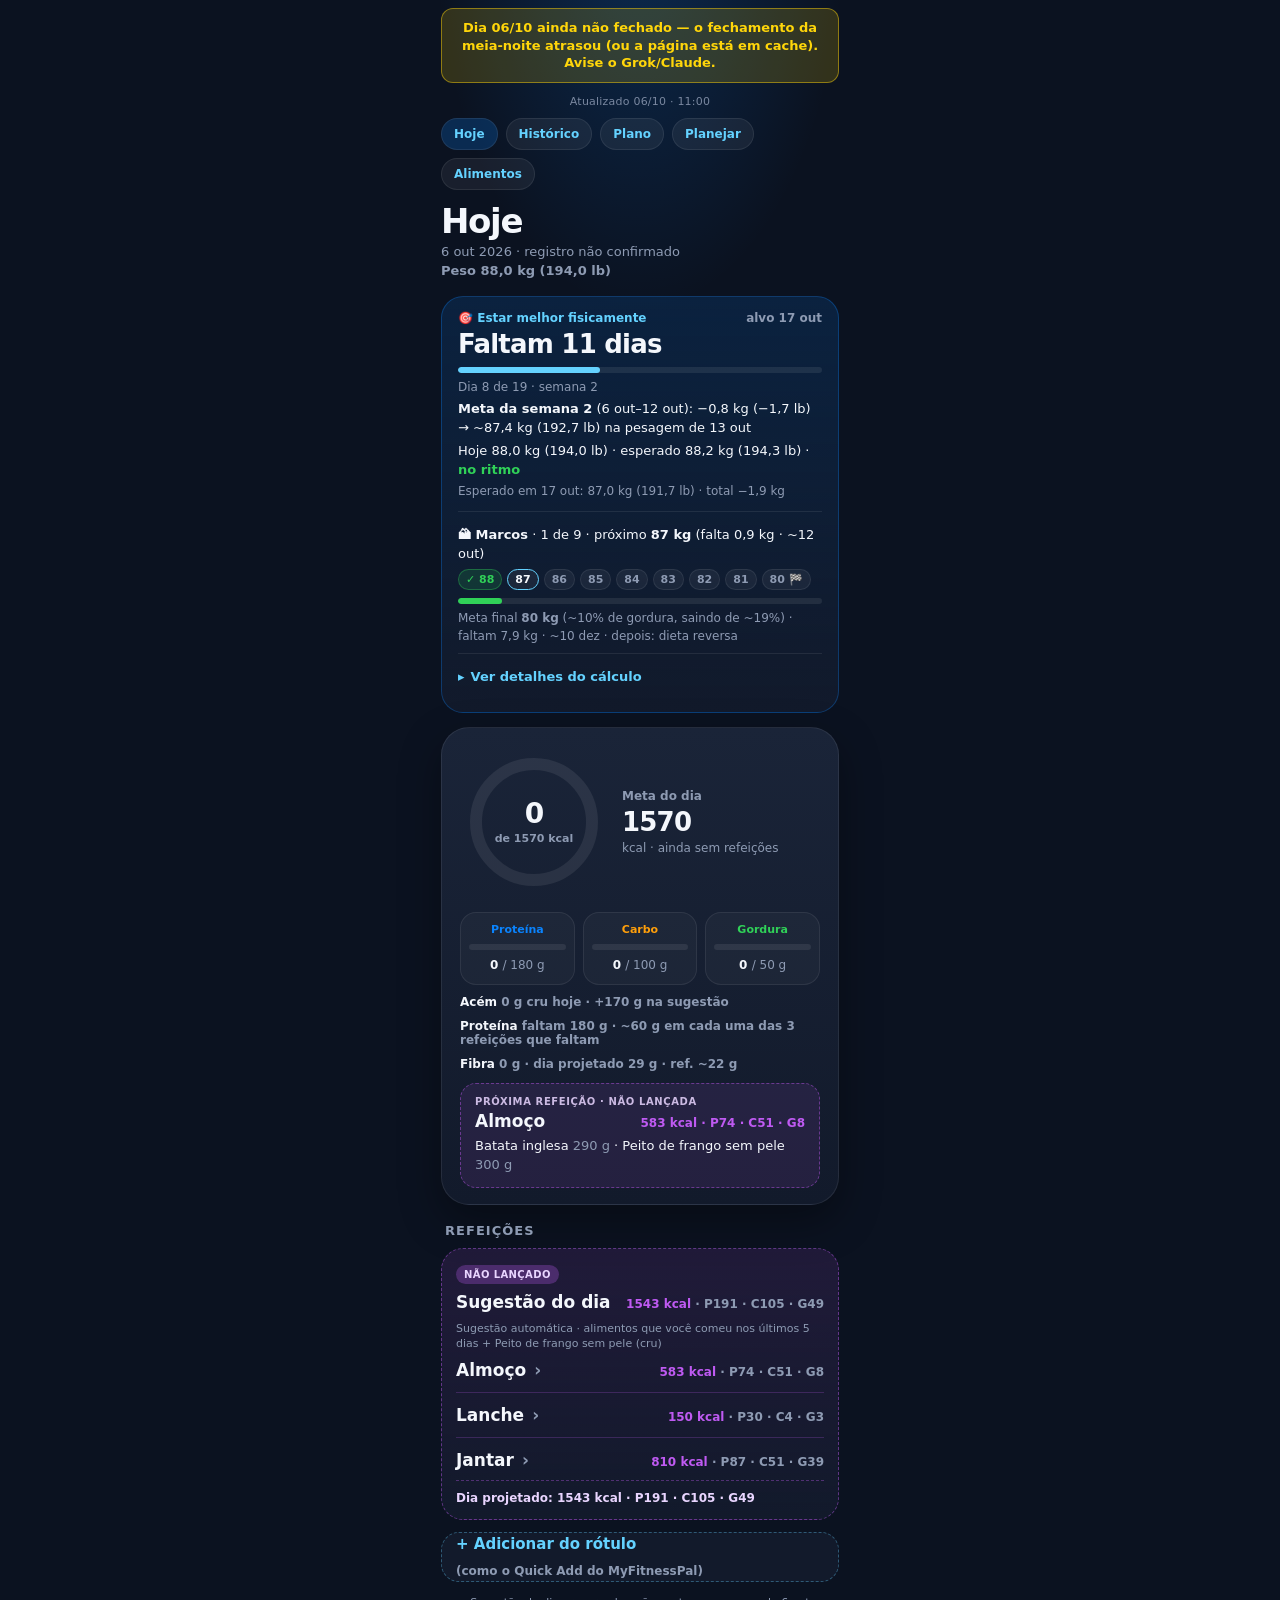
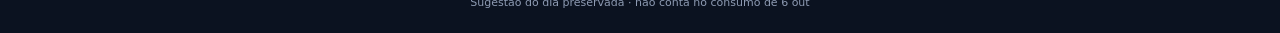
==== index.html @ f3297bdf "Alimentos: selo "novo" nos cadastrados nos últimos 7 dias Mostra o que o Grok acabou de incluir na b" ====
<!DOCTYPE html>
<html lang="pt-BR">
<head>
<meta charset="UTF-8" />
<meta name="viewport" content="width=device-width, initial-scale=1, viewport-fit=cover" />
<meta http-equiv="Cache-Control" content="no-cache, no-store, must-revalidate" />
<meta name="theme-color" content="#0B1220" />
<meta name="dash-version" content="hoje-29-json-v2" />
<title>Hoje · Nutrição</title>
<link rel="apple-touch-icon" href="./apple-touch-icon.png" />
<meta name="apple-mobile-web-app-title" content="Nutrição" />
<!-- tela cheia ao abrir pelo ícone da tela inicial (sem a barra do Safari) -->
<meta name="apple-mobile-web-app-capable" content="yes" />
<meta name="mobile-web-app-capable" content="yes" />
<meta name="apple-mobile-web-app-status-bar-style" content="black-translucent" />
<link rel="manifest" href="./manifest.webmanifest" />
<link rel="icon" type="image/png" href="./icone-512.png" />
<link rel="stylesheet" href="./estilo.css?v=34" />
</head>
<body data-dia="2026-10-06">
  <div class="phone">
    <div id="staleBanner" class="stale-banner" role="status"></div>
    <div class="stamp" id="updateStamp">Carregando…</div>
    <div class="nav">
      <a class="active" href="./">Hoje</a>
      <a href="./historico.html">Histórico</a>
      <a href="./dia.html?d=2026-10-07">Plano</a>
      <a href="./planejar.html">Planejar</a>
      <a href="./alimentos.html">Alimentos</a>
    </div>
    <div class="top"><div><h1 id="pageTitle">Hoje</h1><div class="date" id="pageDate">—</div></div></div>
    <div id="objetivo"></div>
    <div id="app">
      <section class="hero" id="hero"></section>
      <div class="section-title">Refeições</div>
      <div id="meals"></div>
      <div id="adicionar"></div>
      <div class="footer" id="footer"></div>
    </div>
  </div>
<script src="./comum.js?v=2"></script>
<script src="./objetivo.js?v=19"></script>
<script src="./render.js?v=27"></script>
<script src="./repetir.js?v=1"></script>
<script src="./adicionar.js?v=2"></script>
</body>
</html>
---- estilo.css ----
:root {
    --bg: #0B1220;
    --surface: #121A2B;
    --surface2: #1A2438;
    --line: rgba(255,255,255,0.08);
    --text: #F4F7FC;
    --muted: #8E9BB3;
    --kcal: #40C8E0; /* neutro (antes vermelho); passar da meta usa --over */
    --protein: #0A84FF;
    --carbs: #FF9F0A;
    --fat: #30D158;
    --over: #FF9F0A;
    --suggest: #BF5AF2;
    --safe-top: env(safe-area-inset-top, 54px);
    --safe-bottom: env(safe-area-inset-bottom, 34px);
  }
  * { box-sizing: border-box; margin: 0; padding: 0; -webkit-tap-highlight-color: transparent; }
  html, body { height: 100%; }
  body {
    font-family: -apple-system, BlinkMacSystemFont, "SF Pro Display", "SF Pro Text", system-ui, sans-serif;
    background: var(--bg);
    color: var(--text);
    -webkit-font-smoothing: antialiased;
  }
  .phone {
    min-height: 100%;
    max-width: 430px;
    margin: 0 auto;
    padding: calc(var(--safe-top) + 8px) 16px calc(var(--safe-bottom) + 20px);
    background:
      radial-gradient(ellipse 80% 40% at 50% -5%, rgba(10,132,255,0.22), transparent 60%),
      var(--bg);
  }
  .island {
    width: 126px; height: 37px; background: #000; border-radius: 20px; margin: 0 auto 14px;
  }
  .top {
    display: flex; justify-content: space-between; align-items: flex-end;
    margin-bottom: 18px;
  }
  .top h1 { font-size: 34px; font-weight: 800; letter-spacing: -0.04em; line-height: 1; }
  .top .date { color: var(--muted); font-size: 13px; margin-top: 6px; font-weight: 500; }
  .top .peso { color: var(--muted); font-size: 13px; margin-top: 4px; font-weight: 600; }
  .pill {
    background: rgba(10,132,255,0.18); color: #64D2FF;
    font-size: 12px; font-weight: 700; padding: 8px 12px; border-radius: 999px;
  }
  .hero {
    background: linear-gradient(180deg, var(--surface2), var(--surface));
    border: 1px solid var(--line);
    border-radius: 28px;
    padding: 20px 18px 16px;
    margin-bottom: 14px;
    box-shadow: 0 16px 40px rgba(0,0,0,0.35);
  }
  .ring-wrap {
    display: grid; grid-template-columns: 148px 1fr; gap: 14px; align-items: center;
  }
  .ring { width: 148px; height: 148px; position: relative; }
  .ring svg { transform: rotate(-90deg); width: 148px; height: 148px; }
  .ring .center {
    position: absolute; inset: 0; display: grid; place-content: center; text-align: center;
  }
  .ring .center .big { font-size: 28px; font-weight: 800; letter-spacing: -0.03em; line-height: 1; }
  .ring .center .lbl { color: var(--muted); font-size: 11px; margin-top: 4px; font-weight: 600; }
  .remain-box .k { color: var(--muted); font-size: 12px; font-weight: 600; margin-bottom: 4px; }
  .remain-box .v { font-size: 26px; font-weight: 800; letter-spacing: -0.03em; }
  .remain-box .sub { color: var(--muted); font-size: 12px; margin-top: 4px; }
  .macros {
    display: grid; grid-template-columns: repeat(3, 1fr); gap: 8px; margin-top: 16px;
  }
  .macro {
    background: rgba(255,255,255,0.03);
    border: 1px solid var(--line);
    border-radius: 16px;
    padding: 10px 8px 12px;
    text-align: center;
  }
  .macro .name { font-size: 11px; font-weight: 700; margin-bottom: 8px; }
  .macro .name.p { color: var(--protein); }
  .macro .name.c { color: var(--carbs); }
  .macro .name.f { color: var(--fat); }
  .macro .track {
    height: 6px; background: rgba(255,255,255,0.08); border-radius: 999px; overflow: hidden; margin-bottom: 8px;
  }
  .macro .fill { height: 100%; border-radius: 999px; }
  .macro .fill.p { background: var(--protein); width: 0%; }
  .macro .fill.c { background: var(--carbs); width: 0%; }
  .macro .fill.f { background: var(--fat); width: 0%; }
  .macro .fill.--over { background: var(--over); }
  .macro .nums { font-size: 12px; font-weight: 700; }
  .macro .nums span { color: var(--muted); font-weight: 500; }
  .macro .nums .excesso { font-style: normal; color: var(--over); font-weight: 800; }
  .macro .nums .faltou { font-style: normal; color: var(--protein); font-weight: 800; }
  .alert {
    margin-top: 12px;
    background: rgba(255,159,10,0.12);
    border: 1px solid rgba(255,159,10,0.28);
    color: #FFD60A;
    border-radius: 14px;
    padding: 10px 12px;
    font-size: 12px; font-weight: 600;
  }
  .section-title {
    font-size: 13px; font-weight: 700; color: var(--muted);
    text-transform: uppercase; letter-spacing: 0.08em;
    margin: 18px 4px 10px;
  }
  .meal {
    background: var(--surface);
    border: 1px solid var(--line);
    border-radius: 22px;
    padding: 14px;
    margin-bottom: 12px;
  }
  .meal.suggest {
    background: linear-gradient(180deg, rgba(191,90,242,0.12), var(--surface));
    border: 1px dashed rgba(191,90,242,0.45);
  }
  .meal-head {
    display: flex; justify-content: space-between; align-items: baseline;
    gap: 8px; margin-bottom: 10px;
  }
  .meal-head h3 { font-size: 17px; font-weight: 700; }
  .meal-head .tot { font-size: 12px; color: var(--muted); font-weight: 600; }
  .meal-head .tot b { color: var(--kcal); }
  .meal.suggest .meal-head .tot b { color: var(--suggest); }
  .badge {
    display: inline-block; font-size: 10px; font-weight: 800; letter-spacing: 0.04em;
    color: #E9D5FF; background: rgba(191,90,242,0.28);
    padding: 4px 8px; border-radius: 999px; margin-bottom: 8px;
  }
  .hint {
    color: var(--muted); font-size: 11px; font-weight: 500; margin-bottom: 8px; line-height: 1.35;
  }
  .proj {
    margin-top: 10px; padding-top: 10px; border-top: 1px dashed rgba(191,90,242,0.35);
    font-size: 12px; color: #E9D5FF; font-weight: 600;
  }
  .food {
    display: flex; justify-content: space-between; align-items: flex-start;
    gap: 10px; padding: 10px 0;
    border-top: 1px solid var(--line);
  }
  .food:first-of-type { border-top: none; padding-top: 2px; }
  .food .left { min-width: 0; }
  .food .name { font-size: 14px; font-weight: 600; line-height: 1.25; }
  .food .qty { color: var(--muted); font-size: 12px; margin-top: 2px; }
  .food .right { text-align: right; flex-shrink: 0; }
  .food .cal { color: var(--kcal); font-size: 13px; font-weight: 800; }
  .meal.suggest .food .cal { color: var(--suggest); }
  .chips { display: flex; gap: 6px; justify-content: flex-end; margin-top: 4px; flex-wrap: wrap; }
  .chip {
    font-size: 10px; font-weight: 800; padding: 3px 7px; border-radius: 999px;
  }
  .chip.p { background: rgba(10,132,255,0.18); color: #64D2FF; }
  .chip.c { background: rgba(255,159,10,0.18); color: #FFD60A; }
  .chip.f { background: rgba(48,209,88,0.18); color: #30D158; }
  .suggest-meal { margin-top: 12px; padding-top: 12px; border-top: 1px solid rgba(191,90,242,0.22); }
  .suggest-meal:first-of-type { margin-top: 0; padding-top: 0; border-top: none; }
  .footer {
    text-align: center; color: var(--muted); font-size: 11px;
    margin-top: 8px; padding-bottom: 4px;
  }

  .nav { display:flex; gap:8px; flex-wrap:wrap; margin-bottom:14px; }
  .nav a {
    font-size:12px; font-weight:700; text-decoration:none;
    padding:8px 12px; border-radius:999px;
    background:rgba(255,255,255,0.06); color:#64D2FF; border:1px solid var(--line);
  }
  .nav a.active { background:rgba(10,132,255,0.22); }
  .hist-list a {
    display:flex; justify-content:space-between; align-items:center;
    padding:14px; margin-bottom:10px; border-radius:18px;
    background:var(--surface); border:1px solid var(--line);
    text-decoration:none; color:var(--text);
  }
  .hist-list .d { font-weight:700; font-size:16px; }
  .hist-list .m { color:var(--muted); font-size:12px; margin-top:4px; }
  .hist-list .r { text-align:right; color:var(--kcal); font-weight:800; font-size:14px; }



  .stamp {
    text-align: center;
    font-size: 11px;
    color: var(--muted);
    letter-spacing: 0.02em;
    margin: 0 0 10px;
    opacity: 0.85;
  }
  .stale-banner {
    display: none;
    background: rgba(255, 214, 10, 0.16);
    border: 1px solid rgba(255, 214, 10, 0.45);
    color: #FFD60A;
    border-radius: 12px;
    padding: 10px 12px;
    font-size: 13px;
    font-weight: 600;
    line-height: 1.35;
    margin: 0 0 12px;
    text-align: center;
  }
  .stale-banner.show { display: block; }
  .load-error {
    background: rgba(255,69,58,0.12);
    border: 1px solid rgba(255,69,58,0.35);
    color: #FF8A80;
    border-radius: 14px;
    padding: 14px 16px;
    font-size: 14px;
    font-weight: 600;
    line-height: 1.4;
    margin: 12px 0;
    text-align: center;
  }


  .hist-list .m span { color: var(--muted); }
  .hist-list .m span.over { color: var(--over); }
  .hist-list .d.over { color: var(--over); }
  .hist-warn {
    display: none;
    background: rgba(255,159,10,0.10);
    border: 1px solid rgba(255,159,10,0.22);
    color: #C4B5A0;
    border-radius: 12px;
    padding: 8px 12px;
    font-size: 12px;
    font-weight: 600;
    line-height: 1.4;
    margin: 0 0 12px;
  }
  .hist-warn:not([hidden]) { display: block; }
  .hist-warn div + div { margin-top: 4px; }
  .hist-summary {
    background: linear-gradient(180deg, var(--surface2), var(--surface));
    border: 1px solid var(--line);
    border-radius: 22px;
    padding: 16px 16px 14px;
    margin-bottom: 8px;
    box-shadow: 0 12px 28px rgba(0,0,0,0.28);
  }
  .hist-summary-title {
    font-size: 13px; font-weight: 700; color: var(--muted);
    text-transform: uppercase; letter-spacing: 0.08em;
    margin-bottom: 10px;
  }
  .hist-summary-avgs {
    display: flex; flex-wrap: wrap; gap: 10px 14px;
    font-size: 14px; font-weight: 600;
  }
  .hist-summary-avgs b { font-weight: 800; }
  .hist-summary-meta {
    margin-top: 10px; font-size: 13px; font-weight: 600; color: #64D2FF;
  }
  .hist-summary-peso {
    margin-top: 6px; font-size: 12px; font-weight: 600; color: var(--muted);
  }
  .hist-summary-empty, .hist-empty {
    color: var(--muted); font-size: 13px; font-weight: 600;
    padding: 8px 2px;
  }

  /* sugestão: cada refeição recolhida, toque abre */
  details.suggest-meal > summary { list-style: none; cursor: pointer; margin-bottom: 0; }
  details.suggest-meal > summary::-webkit-details-marker { display: none; }
  details.suggest-meal > summary h3::after {
    content: '›'; display: inline-block; margin-left: 8px; color: var(--muted);
    transition: transform .15s ease;
  }
  details.suggest-meal[open] > summary h3::after { transform: rotate(90deg); }
  details.suggest-meal .suggest-items { margin-top: 8px; }
  details.suggest-meal:first-of-type { margin-top: 4px; }

  .fibra-linha { margin-top: 10px; font-size: 12px; font-weight: 600; color: var(--muted); }
  .fibra-linha b { color: var(--text); }

  /* contador de alimento com limite diário (ex.: acém) */
  .limites { margin-top: 10px; }
  .limite { font-size: 12px; font-weight: 600; color: var(--muted); }
  .limite b { color: var(--text); }
  .limite.over, .limite.over b { color: var(--over); }

  /* card "Próxima refeição" dentro do hero */
  .next-meal {
    margin-top: 12px; padding: 12px 14px; border-radius: 16px;
    background: rgba(191,90,242,0.10); border: 1px dashed rgba(191,90,242,0.45);
  }
  .next-label { font-size: 10px; font-weight: 800; letter-spacing: 0.06em; text-transform: uppercase; color: #E9D5FF; opacity: .85; }
  .next-head { display: flex; justify-content: space-between; align-items: baseline; gap: 8px; margin-top: 4px; }
  .next-head b { font-size: 17px; }
  .next-head span { font-size: 12px; font-weight: 700; color: var(--suggest); white-space: nowrap; }
  .next-items { margin-top: 6px; font-size: 13px; line-height: 1.45; color: var(--text); }
  .next-items span { color: var(--muted); }

  /* card de peso (histórico) */
  .peso-card { margin-top: 12px; }
  .peso-now { margin-top: 6px; font-size: 15px; }
  .peso-now b { font-size: 22px; letter-spacing: -0.02em; }
  .peso-now span, .peso-delta { color: var(--muted); font-size: 12px; font-weight: 600; }
  .peso-delta { margin-top: 2px; }
  .pc-legend { display: flex; gap: 14px; margin-top: 10px; font-size: 11px; color: var(--muted); font-weight: 600; }
  .pc-legend span { display: inline-flex; align-items: center; gap: 6px; }
  .pc-k-dot { width: 8px; height: 8px; border-radius: 50%; background: var(--text); display: inline-block; }
  .pc-k-line { width: 14px; height: 2px; border-radius: 2px; background: var(--protein); display: inline-block; }
  .pc-tip { margin-top: 6px; font-size: 12px; color: var(--text); min-height: 16px; }
  .pc-svg { width: 100%; height: auto; display: block; margin-top: 4px; }
  .pc-grid { stroke: var(--line); stroke-width: 1; }
  .pc-ax { fill: var(--muted); font-size: 10px; }
  .pc-line { fill: none; stroke: var(--protein); stroke-width: 2; stroke-linejoin: round; stroke-linecap: round; }
  .pc-dot { fill: var(--text); stroke: var(--surface); stroke-width: 2; }
  .pc-hit { fill: transparent; cursor: pointer; }
  /* barras de calorias/proteína (Histórico): cores do app; laranja = kcal acima da meta */
  .bc-rot { margin-top: 10px; font-size: 11px; color: var(--muted); font-weight: 700; display: flex; align-items: center; gap: 6px; }
  .bc-kcal { fill: var(--kcal); }
  .bc-kcal.bc-over { fill: var(--over); }
  .bc-p { fill: var(--protein); }
  .bc-inc { opacity: .35; }   /* dia com registro parcial/não confirmado: fora das médias */
  .sem-reg { color: var(--muted); font-weight: 600; }
  .bc-k-over { width: 10px; height: 10px; border-radius: 3px; background: var(--over); display: inline-block; }
  .bc-k-meta { width: 14px; height: 0; border-top: 2px dashed #64D2FF; display: inline-block; opacity: .8; }
  #barrasCard[hidden] { display: none; }
  /* proteína por refeição (Histórico) */
  .pr-card[hidden] { display: none; }
  .pr-card { margin-bottom: 4px; }
  .pr-linha { display: grid; grid-template-columns: 58px 1fr auto; align-items: center; gap: 8px; margin-top: 6px; font-size: 12px; }
  .pr-nome { color: var(--muted); font-weight: 700; }
  .pr-trilho { height: 8px; background: rgba(255,255,255,0.06); border-radius: 4px; overflow: hidden; }
  .pr-barra { display: block; height: 100%; background: var(--protein); border-radius: 4px; }
  .pr-val { font-weight: 800; color: var(--text); white-space: nowrap; }
  .pr-val i { font-style: normal; color: var(--muted); font-weight: 600; margin-left: 4px; }

  .hist-summary-comp { margin-top: 6px; font-size: 12px; color: var(--muted); font-weight: 600; line-height: 1.4; }
  .hist-summary-vsmeta { margin-top: 6px; font-size: 13px; color: var(--muted); font-weight: 600; }
  /* resumo da semana para compartilhar */
  .btn-resumo { margin-top: 12px; }
  .resumo-texto { width: 100%; box-sizing: border-box; min-height: 220px; margin-top: 10px; padding: 10px; border-radius: 12px;
    border: 1px solid var(--line); background: var(--bg); color: var(--text); font: 12px/1.45 ui-monospace, Menlo, monospace; resize: vertical; }
  .resumo-acoes { display: flex; flex-wrap: wrap; gap: 8px; margin-top: 8px; }
  .resumo-acoes .btn-csv { flex: 1 1 auto; margin-top: 0; }
  .resumo-status { margin-top: 6px; font-size: 12px; color: var(--muted); min-height: 16px; }
  #resumoPainel[hidden] { display: none; }
  .sr { position: absolute; width: 1px; height: 1px; overflow: hidden; clip: rect(0 0 0 0); white-space: nowrap; }
  .hist-summary-vsmeta .hm-acima { color: var(--over); font-weight: 800; }
  .hist-summary-vsmeta .hm-falta { color: var(--protein); font-weight: 800; }

  .hist-list .d span.over { color: var(--over); }

  /* objetivo com data alvo */
  .obj-card {
    background: linear-gradient(180deg, rgba(10,132,255,0.14), var(--surface));
    border: 1px solid rgba(10,132,255,0.30); border-radius: 22px;
    padding: 14px 16px; margin-bottom: 14px;
  }
  .obj-top { display: flex; justify-content: space-between; gap: 8px; font-size: 12px; font-weight: 700; }
  .obj-nome { color: #64D2FF; }
  .obj-data { color: var(--muted); white-space: nowrap; }
  .obj-big { font-size: 26px; font-weight: 800; letter-spacing: -0.03em; margin-top: 4px; }
  .obj-bar { height: 6px; background: rgba(255,255,255,0.08); border-radius: 999px; overflow: hidden; margin: 8px 0 6px; }
  .obj-bar div { height: 100%; background: #64D2FF; border-radius: 999px; }
  .obj-line { font-size: 13px; line-height: 1.45; margin-top: 4px; }
  .obj-muted { color: var(--muted); font-size: 12px; }
  .obj-ok { color: var(--fat); font-weight: 700; }
  .obj-warn { color: var(--over); font-weight: 700; }
  .pc-meta { stroke: #64D2FF; stroke-width: 1.5; stroke-dasharray: 5 4; opacity: .7; }
  .pc-k-meta { width: 14px; height: 0; border-top: 2px dashed #64D2FF; display: inline-block; opacity: .8; }

  /* página Alimentos */
  .ali-card {
    background: var(--surface); border: 1px solid var(--line); border-radius: 18px;
    padding: 12px 14px; margin-bottom: 8px;
  }
  .ali-head { list-style: none; cursor: pointer; display: flex; flex-wrap: wrap; align-items: baseline; gap: 4px 8px; }
  .ali-head::-webkit-details-marker { display: none; }
  .ali-head b { font-size: 15px; }
  .ali-mac { flex-basis: 100%; font-size: 12px; color: var(--muted); font-weight: 600; }
  .ali-fonte, .ali-tag { font-size: 10px; font-weight: 800; padding: 3px 7px; border-radius: 999px; letter-spacing: 0.03em; }
  .ali-fonte.ok { color: #30D158; background: rgba(48,209,88,0.14); }
  .ali-fonte.mid { color: #64D2FF; background: rgba(100,210,255,0.14); }
  .ali-fonte.warn { color: var(--over); background: rgba(255,159,10,0.16); }
  .ali-fonte.novo { color: #E9D5FF; background: rgba(191,90,242,0.28); }
  .ali-tag { color: #E9D5FF; background: rgba(191,90,242,0.28); }
  .ali-itens { margin-top: 8px; font-size: 13px; line-height: 1.45; }
  .ali-itens span { color: var(--muted); }
  .ali-obs { margin-top: 6px; font-size: 11px; color: var(--muted); line-height: 1.4; }
  .ali-dens { flex-basis: 100%; font-size: 12px; color: var(--muted); font-weight: 600; }
  .ali-dens .v { color: var(--protein); font-weight: 800; }
  /* + Adicionar do rótulo (Hoje) */
  .add-card { margin: 4px 0 14px; border: 1px dashed rgba(100,210,255,0.35); border-radius: 18px; background: var(--surface); padding: 0 14px; }
  .add-card > summary { min-height: 48px; display: flex; align-items: center; gap: 6px; flex-wrap: wrap; cursor: pointer; list-style: none;
    font-weight: 800; color: #64D2FF; font-size: 15px; }
  .add-card > summary::-webkit-details-marker { display: none; }
  .add-card > summary span { font-weight: 600; color: var(--muted); font-size: 12px; }
  .add-corpo { padding-bottom: 14px; }
  .add-linha { display: flex; gap: 8px; flex-wrap: wrap; }
  .add-campo { display: flex; flex-direction: column; gap: 4px; flex: 1 1 90px; margin-top: 8px; font-size: 11px; font-weight: 700; color: var(--muted); }
  .add-nome { flex-basis: 100%; }
  .add-campo input, .add-campo select { min-height: 44px; box-sizing: border-box; width: 100%; padding: 8px 10px; border-radius: 12px;
    border: 1px solid var(--line); background: var(--bg); color: var(--text); font: inherit; font-size: 16px; font-weight: 600; }
  .add-macros .add-campo { flex: 1 1 60px; }
  .add-campo select { -webkit-appearance: none; appearance: none; padding-right: 30px;
    background: var(--bg) url("data:image/svg+xml,%3Csvg xmlns='http://www.w3.org/2000/svg' width='12' height='8'%3E%3Cpath d='M1 1l5 5 5-5' fill='none' stroke='%238E9BB3' stroke-width='2'/%3E%3C/svg%3E") no-repeat right 12px center; }
  .add-campo input[type="time"] { -webkit-appearance: none; appearance: none; }
  .add-modo { display: flex; gap: 6px; margin-top: 10px; }
  .add-modo button { flex: 1; min-height: 40px; border-radius: 999px; border: 1px solid var(--line); background: var(--bg); color: var(--muted);
    font: inherit; font-size: 13px; font-weight: 700; cursor: pointer; }
  .add-modo button[aria-pressed="true"] { color: #64D2FF; border-color: rgba(100,210,255,0.45); background: rgba(100,210,255,0.12); }
  .add-dica { margin-top: 10px; font-size: 12px; color: var(--muted); line-height: 1.4; }
  .add-check { display: flex; gap: 8px; align-items: center; margin-top: 10px; font-size: 13px; color: var(--text); }
  .add-check input { width: 20px; height: 20px; }
  .add-check[hidden], #addPorcao[hidden], #addTexto[hidden] { display: none; }
  .add-res { margin-top: 10px; font-size: 13px; font-weight: 700; min-height: 18px; }
  .add-res.ok { color: var(--text); }
  .add-res.erro { color: var(--over); }
  .btn-csv:disabled { opacity: .45; cursor: default; }
  /* ↻ Repetir hoje (refeições lançadas) */
  .rep-acoes { display: flex; justify-content: flex-end; margin-top: 8px; }
  .rep-btn { min-height: 36px; padding: 0 12px; border-radius: 999px; border: 1px solid rgba(100,210,255,0.35); background: transparent;
    color: #64D2FF; font: inherit; font-size: 12px; font-weight: 700; cursor: pointer; }
  .rep-painel { margin-top: 6px; }
  .rep-painel[hidden] { display: none; }
  /* Onde foram as calorias (página do dia) */
  .onde-col { margin-top: 10px; }
  .onde-t { font-size: 11px; font-weight: 800; color: var(--muted); letter-spacing: .04em; text-transform: uppercase; }
  .onde ol { list-style: none; margin: 4px 0 0; padding: 0; }
  .onde li { display: grid; grid-template-columns: 1fr auto 38px; gap: 8px; align-items: baseline; padding: 5px 0; border-top: 1px solid var(--line); font-size: 13px; }
  .onde li:first-child { border-top: none; }
  .onde li b { font-weight: 800; white-space: nowrap; }
  .onde li i { font-style: normal; color: var(--muted); font-size: 12px; text-align: right; }
  .onde li .st-dias { display: inline; font-size: 11px; text-align: left; margin-left: 4px; }
  #semTopCard { margin-top: 12px; }
  .ali-ordem { display: flex; gap: 6px; margin: 0 0 10px; }
  .ali-ordem button { flex: 1; min-height: 40px; border-radius: 999px; border: 1px solid var(--line); background: var(--surface);
    color: var(--muted); font: inherit; font-size: 13px; font-weight: 700; cursor: pointer; }
  .ali-ordem button[aria-pressed="true"] { color: #64D2FF; border-color: rgba(100,210,255,0.45); background: rgba(100,210,255,0.12); }
  .ali-plano { font-size: 12px; color: var(--muted); font-weight: 600; margin: 0 2px 8px; }
  .ali-plano b { color: var(--text); }

  /* botão da planilha (Histórico) */
  .btn-csv {
    display: block; width: 100%; margin: 8px 0 4px; padding: 12px 14px;
    border-radius: 14px; border: 1px solid var(--line); background: rgba(255,255,255,0.06);
    color: #64D2FF; font: inherit; font-size: 13px; font-weight: 700; cursor: pointer;
  }
  .btn-csv[hidden] { display: none; }
  .pc-dot.pc-est { fill: var(--surface); stroke: var(--text); stroke-width: 1.5; }
  .pc-k-est { width: 8px; height: 8px; border-radius: 50%; border: 1.5px solid var(--text); display: inline-block; box-sizing: border-box; }
  /* check-in semanal */
  .ck-sem { margin-top: 10px; padding-top: 10px; border-top: 1px solid var(--line); }
  .hist-summary-title + .ck-sem { border-top: none; padding-top: 0; }
  .ck-head { font-size: 14px; }
  .ck-head span { color: var(--muted); font-size: 12px; font-weight: 600; }
  .ck-l { font-size: 13px; line-height: 1.45; margin-top: 3px; }
  .ck-m { color: var(--muted); font-size: 12px; }

  /* marcos de peso (card do objetivo) */
  .obj-marcos { margin-top: 10px; padding-top: 10px; border-top: 1px solid var(--line); }
  /* explicações do cálculo do objetivo: recolhidas por padrão (o essencial fica à vista) */
  .obj-mais { margin-top: 8px; border-top: 1px solid var(--line); }
  .obj-mais > summary { min-height: 44px; display: flex; align-items: center; gap: 6px; cursor: pointer;
    font-size: 13px; font-weight: 700; color: #64D2FF; list-style: none; }
  .obj-mais > summary::-webkit-details-marker { display: none; }
  .obj-mais > summary::before { content: '▸'; transition: transform .15s; }
  .obj-mais[open] > summary::before { transform: rotate(90deg); }
  .obj-mais[open] > summary { margin-bottom: 2px; }
  .marcos-chips { display: flex; flex-wrap: wrap; gap: 5px; margin: 6px 0 8px; }
  .marco { font-size: 11px; font-weight: 700; padding: 3px 7px; border-radius: 999px; color: var(--muted); background: rgba(255,255,255,0.05); border: 1px solid var(--line); }
  .marco.ok { color: #30D158; background: rgba(48,209,88,0.14); border-color: rgba(48,209,88,0.35); }
  .marco.prox { color: var(--text); border-color: #64D2FF; }
  .marcos-bar > div { background: #30D158; }

  /* link do cartão de sugestão para o planejador */
  .plan-link {
    display: block; margin-top: 10px; min-height: 44px; line-height: 44px; text-align: center;
    border-radius: 12px; font-size: 14px; font-weight: 700; text-decoration: none;
    color: #F3E8FF; background: rgba(191,90,242,0.22); border: 1px solid rgba(191,90,242,0.45);
  }
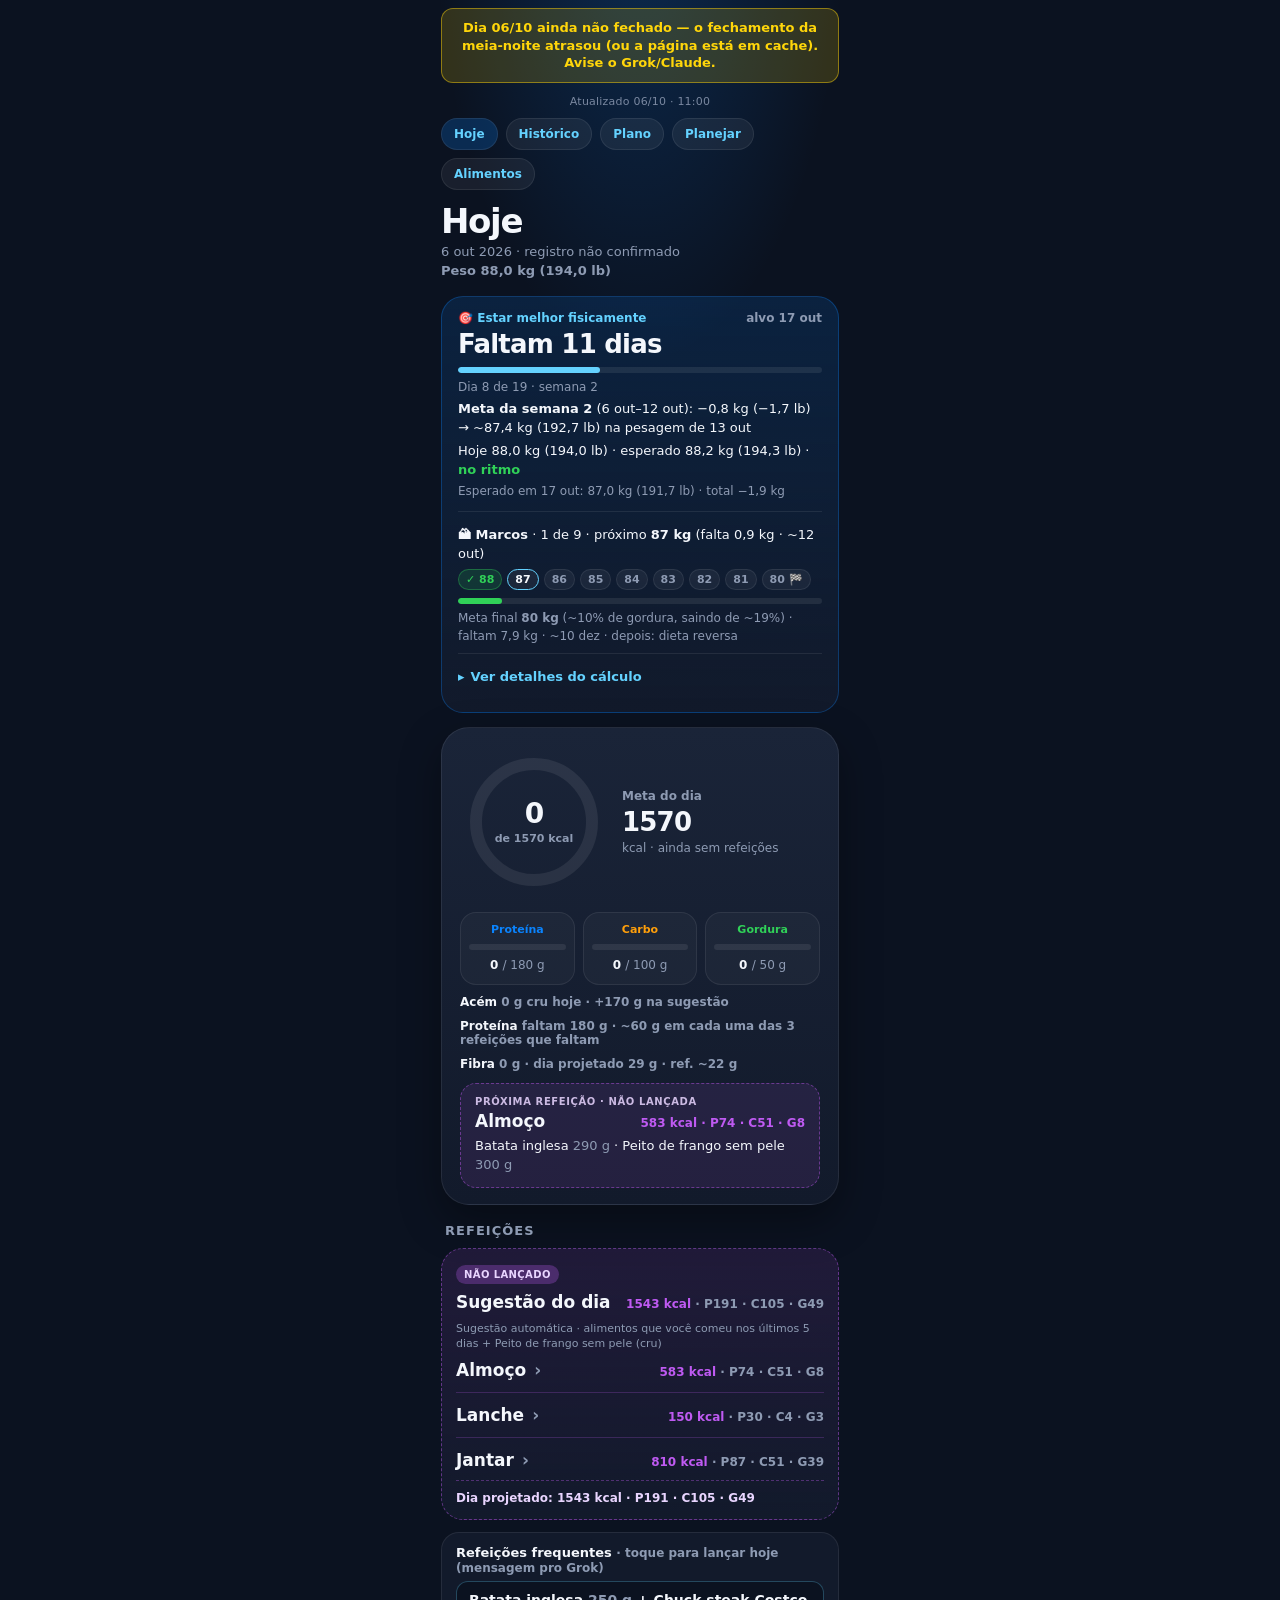
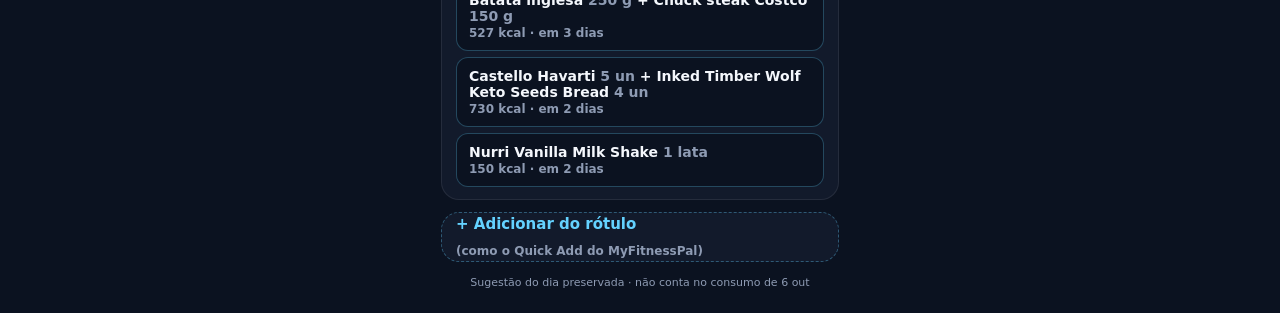
==== commit 1215ba0e: "Hoje: "Refeições frequentes" (1 toque → mensagem pro Grok) e lembrete neutro depois das 21h - Freque" ====
--- a/index.html
+++ b/index.html
@@ -15,7 +15,7 @@
 <meta name="apple-mobile-web-app-status-bar-style" content="black-translucent" />
 <link rel="manifest" href="./manifest.webmanifest" />
 <link rel="icon" type="image/png" href="./icone-512.png" />
-<link rel="stylesheet" href="./estilo.css?v=34" />
+<link rel="stylesheet" href="./estilo.css?v=35" />
 </head>
 <body data-dia="2026-10-06">
   <div class="phone">
@@ -34,6 +34,7 @@
       <section class="hero" id="hero"></section>
       <div class="section-title">Refeições</div>
       <div id="meals"></div>
+      <div id="frequentes"></div>
       <div id="adicionar"></div>
       <div class="footer" id="footer"></div>
     </div>
@@ -41,7 +42,8 @@
 <script src="./comum.js?v=2"></script>
 <script src="./objetivo.js?v=19"></script>
 <script src="./render.js?v=27"></script>
-<script src="./repetir.js?v=1"></script>
+<script src="./repetir.js?v=2"></script>
+<script src="./frequentes.js?v=2"></script>
 <script src="./adicionar.js?v=2"></script>
 </body>
 </html>
--- a/estilo.css
+++ b/estilo.css
@@ -416,6 +416,17 @@
   .add-res.ok { color: var(--text); }
   .add-res.erro { color: var(--over); }
   .btn-csv:disabled { opacity: .45; cursor: default; }
+  /* Refeições frequentes + aviso da noite (Hoje) */
+  .freq-aviso { margin: 4px 0 12px; padding: 12px 14px; border-radius: 14px; background: rgba(100,210,255,0.10);
+    border: 1px solid rgba(100,210,255,0.28); color: #BFEFFF; font-size: 13px; line-height: 1.45; }
+  .freq-card { margin: 4px 0 12px; padding: 12px 14px; border-radius: 18px; background: var(--surface); border: 1px solid var(--line); }
+  .freq-tit { font-size: 13px; font-weight: 800; color: var(--text); margin-bottom: 6px; }
+  .freq-tit span { font-weight: 600; color: var(--muted); font-size: 12px; }
+  .freq-btn { display: flex; flex-direction: column; align-items: flex-start; gap: 2px; width: 100%; min-height: 48px; margin-top: 6px;
+    padding: 10px 12px; border-radius: 12px; border: 1px solid rgba(100,210,255,0.28); background: var(--bg); color: var(--text);
+    font: inherit; font-size: 14px; font-weight: 700; text-align: left; cursor: pointer; }
+  .freq-nome i { font-style: normal; color: var(--muted); font-weight: 600; }
+  .freq-meta { font-size: 12px; color: var(--muted); font-weight: 600; }
   /* ↻ Repetir hoje (refeições lançadas) */
   .rep-acoes { display: flex; justify-content: flex-end; margin-top: 8px; }
   .rep-btn { min-height: 36px; padding: 0 12px; border-radius: 999px; border: 1px solid rgba(100,210,255,0.35); background: transparent;
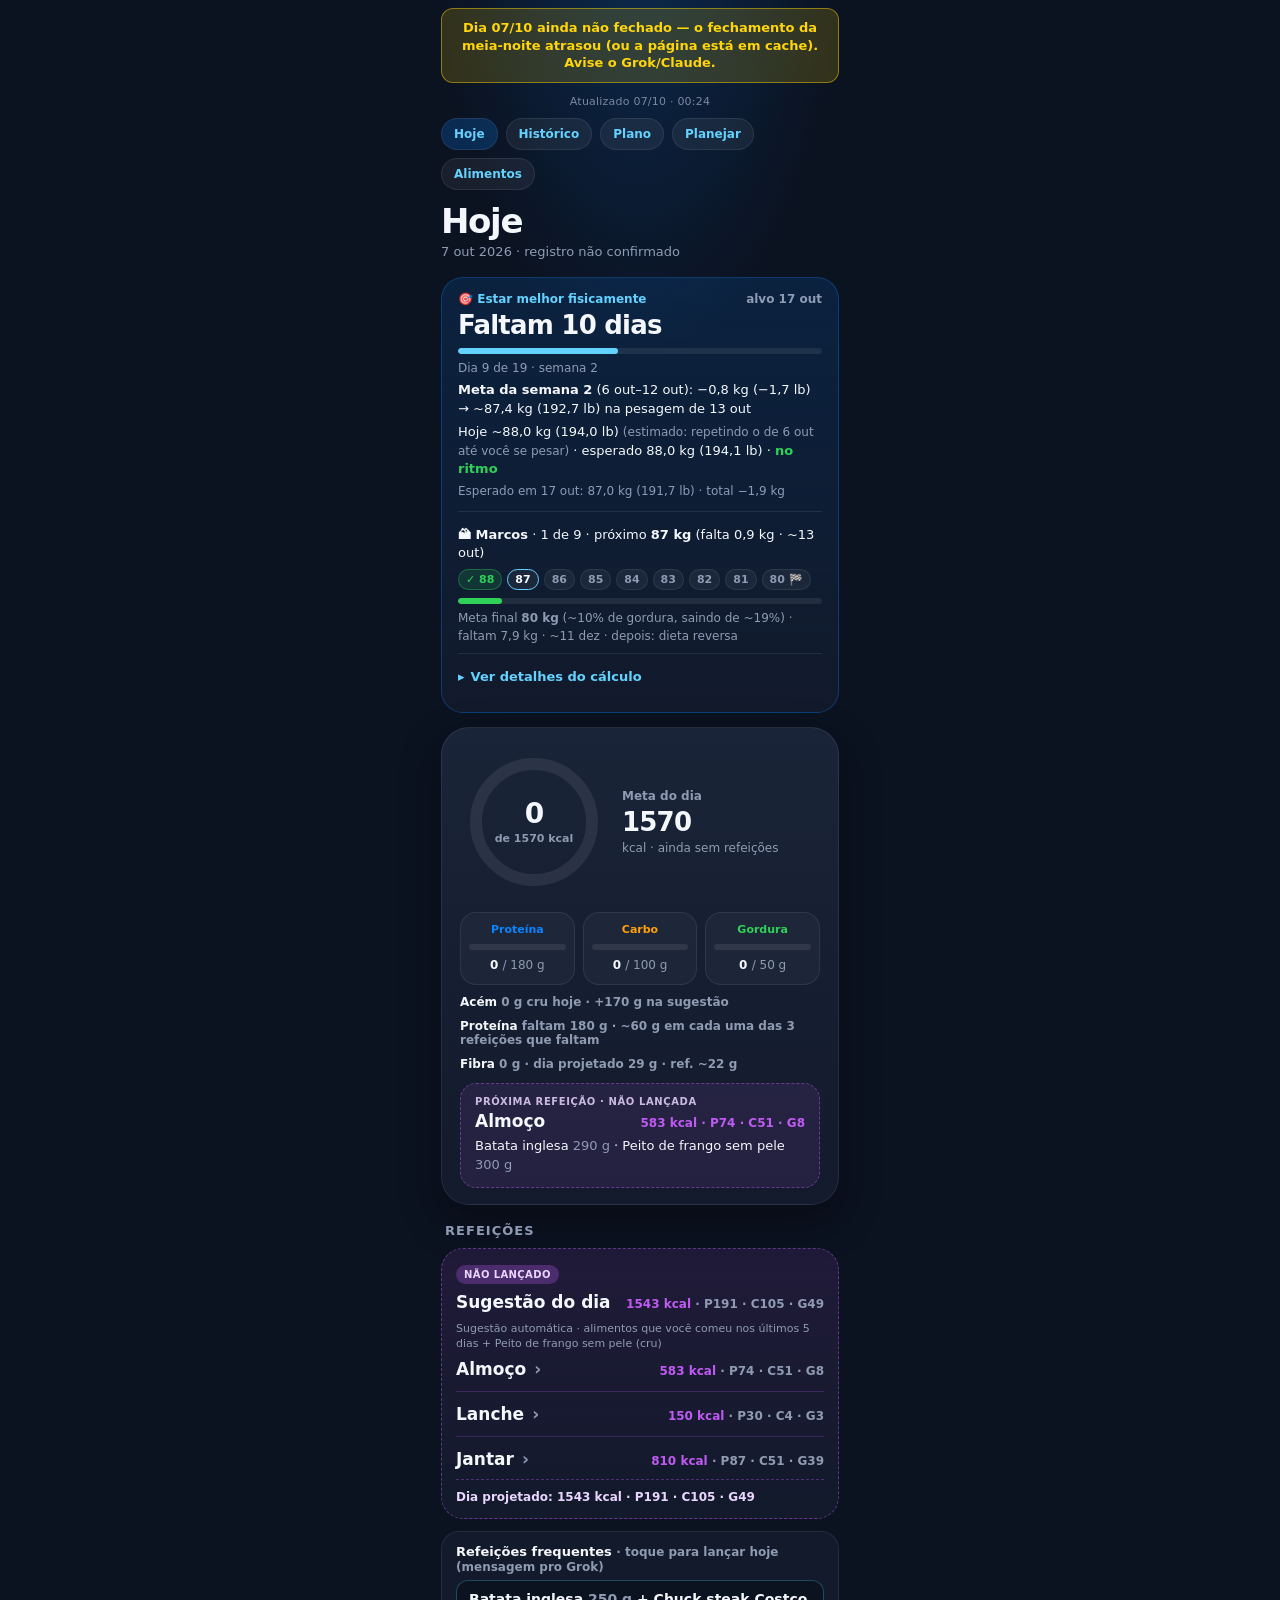
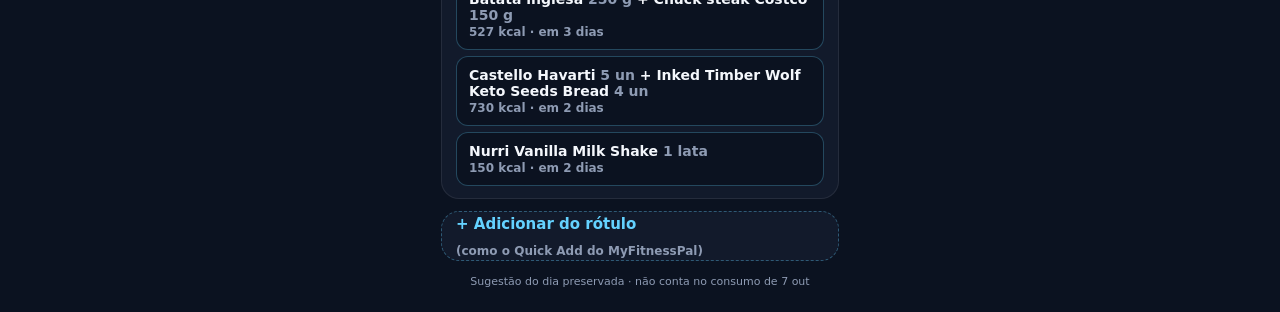
==== commit f48d6361: "fechar 06/10 (automático) Verificado sobre bd13fa90355347fadac969963c63da18a9c760e8 (validar + teste" ====
--- a/index.html
+++ b/index.html
@@ -15,16 +15,16 @@
 <meta name="apple-mobile-web-app-status-bar-style" content="black-translucent" />
 <link rel="manifest" href="./manifest.webmanifest" />
 <link rel="icon" type="image/png" href="./icone-512.png" />
-<link rel="stylesheet" href="./estilo.css?v=35" />
+<link rel="stylesheet" href="./estilo.css?v=37" />
 </head>
-<body data-dia="2026-10-06">
+<body data-dia="2026-10-07">
   <div class="phone">
     <div id="staleBanner" class="stale-banner" role="status"></div>
     <div class="stamp" id="updateStamp">Carregando…</div>
     <div class="nav">
       <a class="active" href="./">Hoje</a>
       <a href="./historico.html">Histórico</a>
-      <a href="./dia.html?d=2026-10-07">Plano</a>
+      <a href="./dia.html?d=2026-10-08">Plano</a>
       <a href="./planejar.html">Planejar</a>
       <a href="./alimentos.html">Alimentos</a>
     </div>
@@ -43,7 +43,7 @@
 <script src="./objetivo.js?v=19"></script>
 <script src="./render.js?v=27"></script>
 <script src="./repetir.js?v=2"></script>
-<script src="./frequentes.js?v=2"></script>
+<script src="./frequentes.js?v=3"></script>
 <script src="./adicionar.js?v=2"></script>
 </body>
 </html>
--- a/estilo.css
+++ b/estilo.css
@@ -457,6 +457,8 @@
     color: #64D2FF; font: inherit; font-size: 13px; font-weight: 700; cursor: pointer;
   }
   .btn-csv[hidden] { display: none; }
+  a.btn-csv { text-align: center; text-decoration: none; }
+  .peso-velho { color: #FFD60A; }
   .pc-dot.pc-est { fill: var(--surface); stroke: var(--text); stroke-width: 1.5; }
   .pc-k-est { width: 8px; height: 8px; border-radius: 50%; border: 1.5px solid var(--text); display: inline-block; box-sizing: border-box; }
   /* check-in semanal */
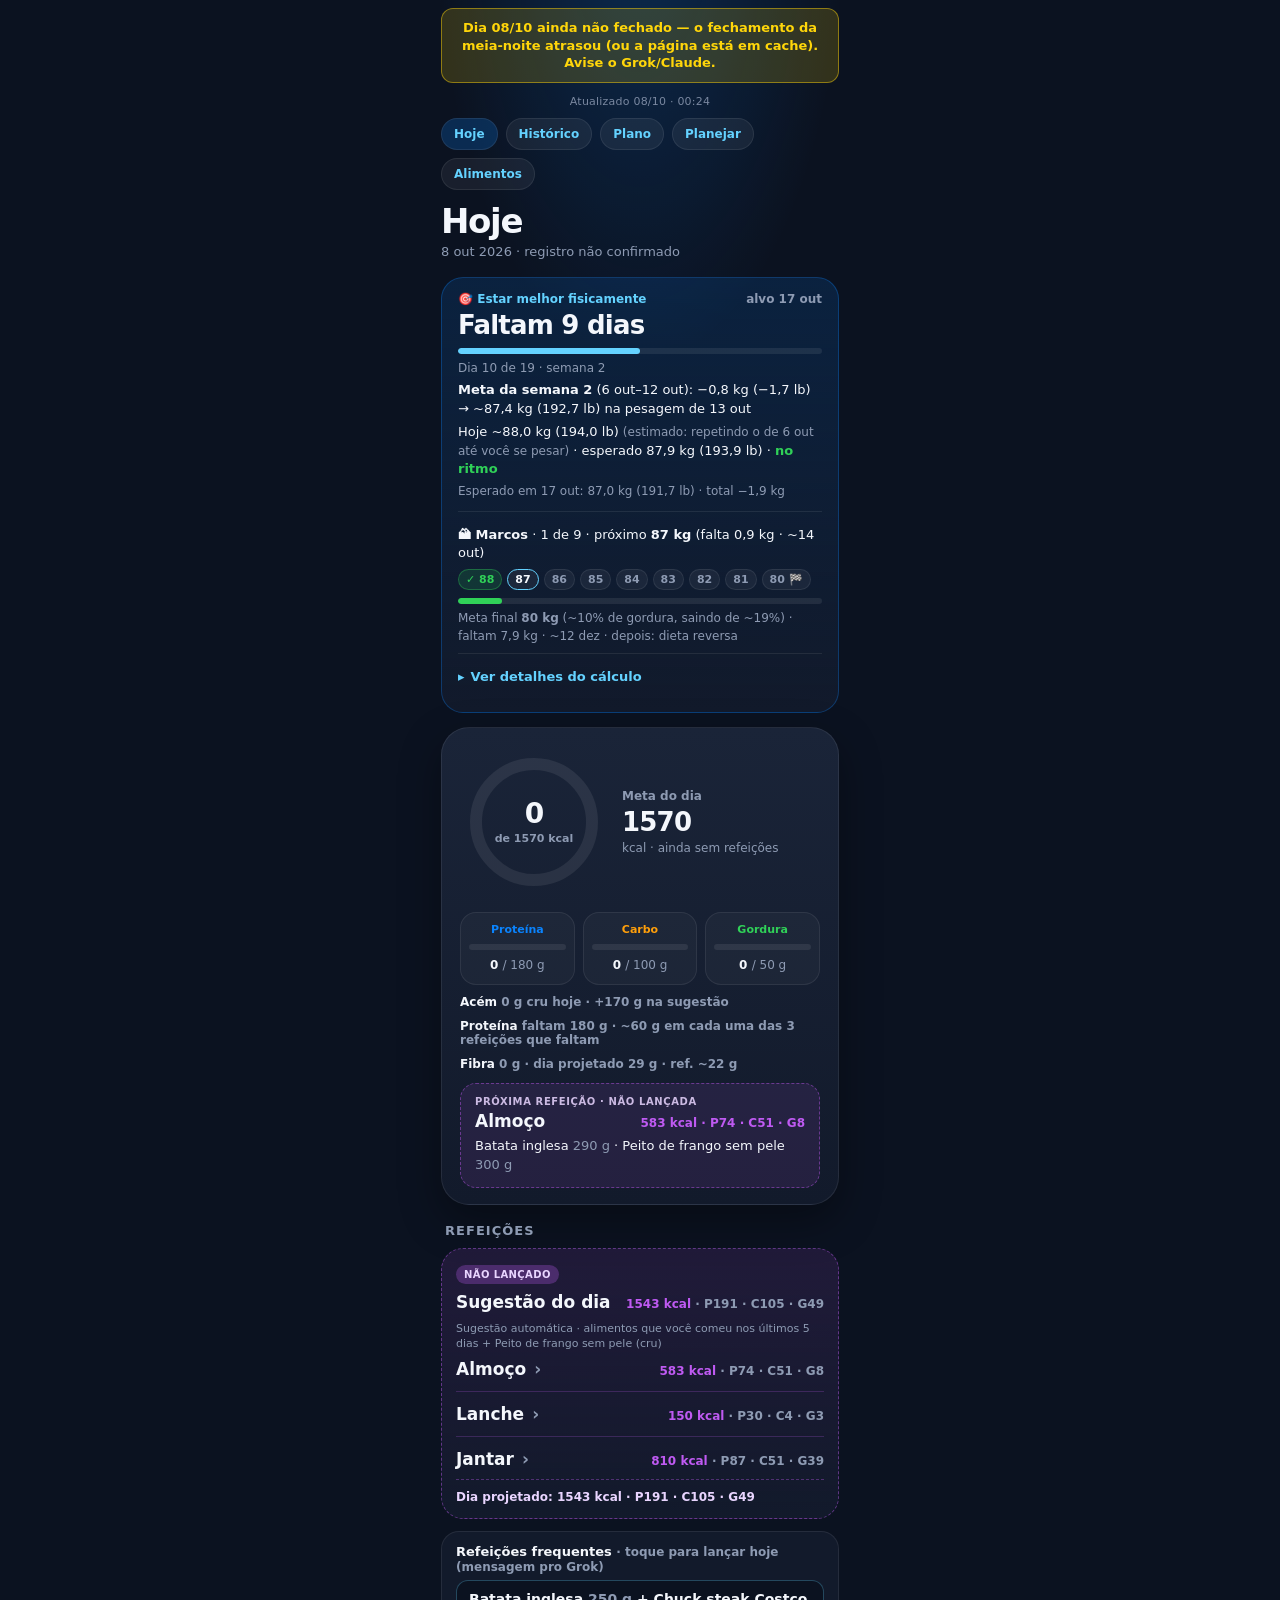
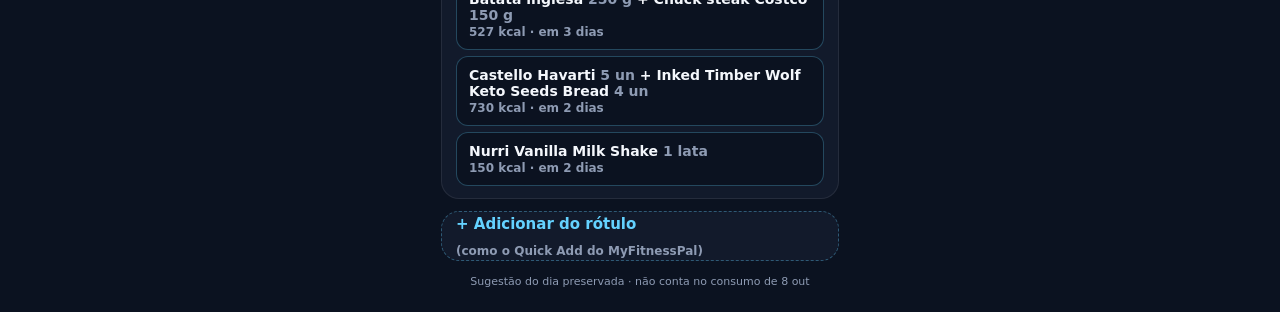
==== commit 3af81141: "fechar 07/10 (automático) Verificado sobre f48d636166ffdc2e3aa3af7e1abcbaee5fd016ec (validar + teste" ====
--- a/index.html
+++ b/index.html
@@ -17,14 +17,14 @@
 <link rel="icon" type="image/png" href="./icone-512.png" />
 <link rel="stylesheet" href="./estilo.css?v=37" />
 </head>
-<body data-dia="2026-10-07">
+<body data-dia="2026-10-08">
   <div class="phone">
     <div id="staleBanner" class="stale-banner" role="status"></div>
     <div class="stamp" id="updateStamp">Carregando…</div>
     <div class="nav">
       <a class="active" href="./">Hoje</a>
       <a href="./historico.html">Histórico</a>
-      <a href="./dia.html?d=2026-10-08">Plano</a>
+      <a href="./dia.html?d=2026-10-09">Plano</a>
       <a href="./planejar.html">Planejar</a>
       <a href="./alimentos.html">Alimentos</a>
     </div>
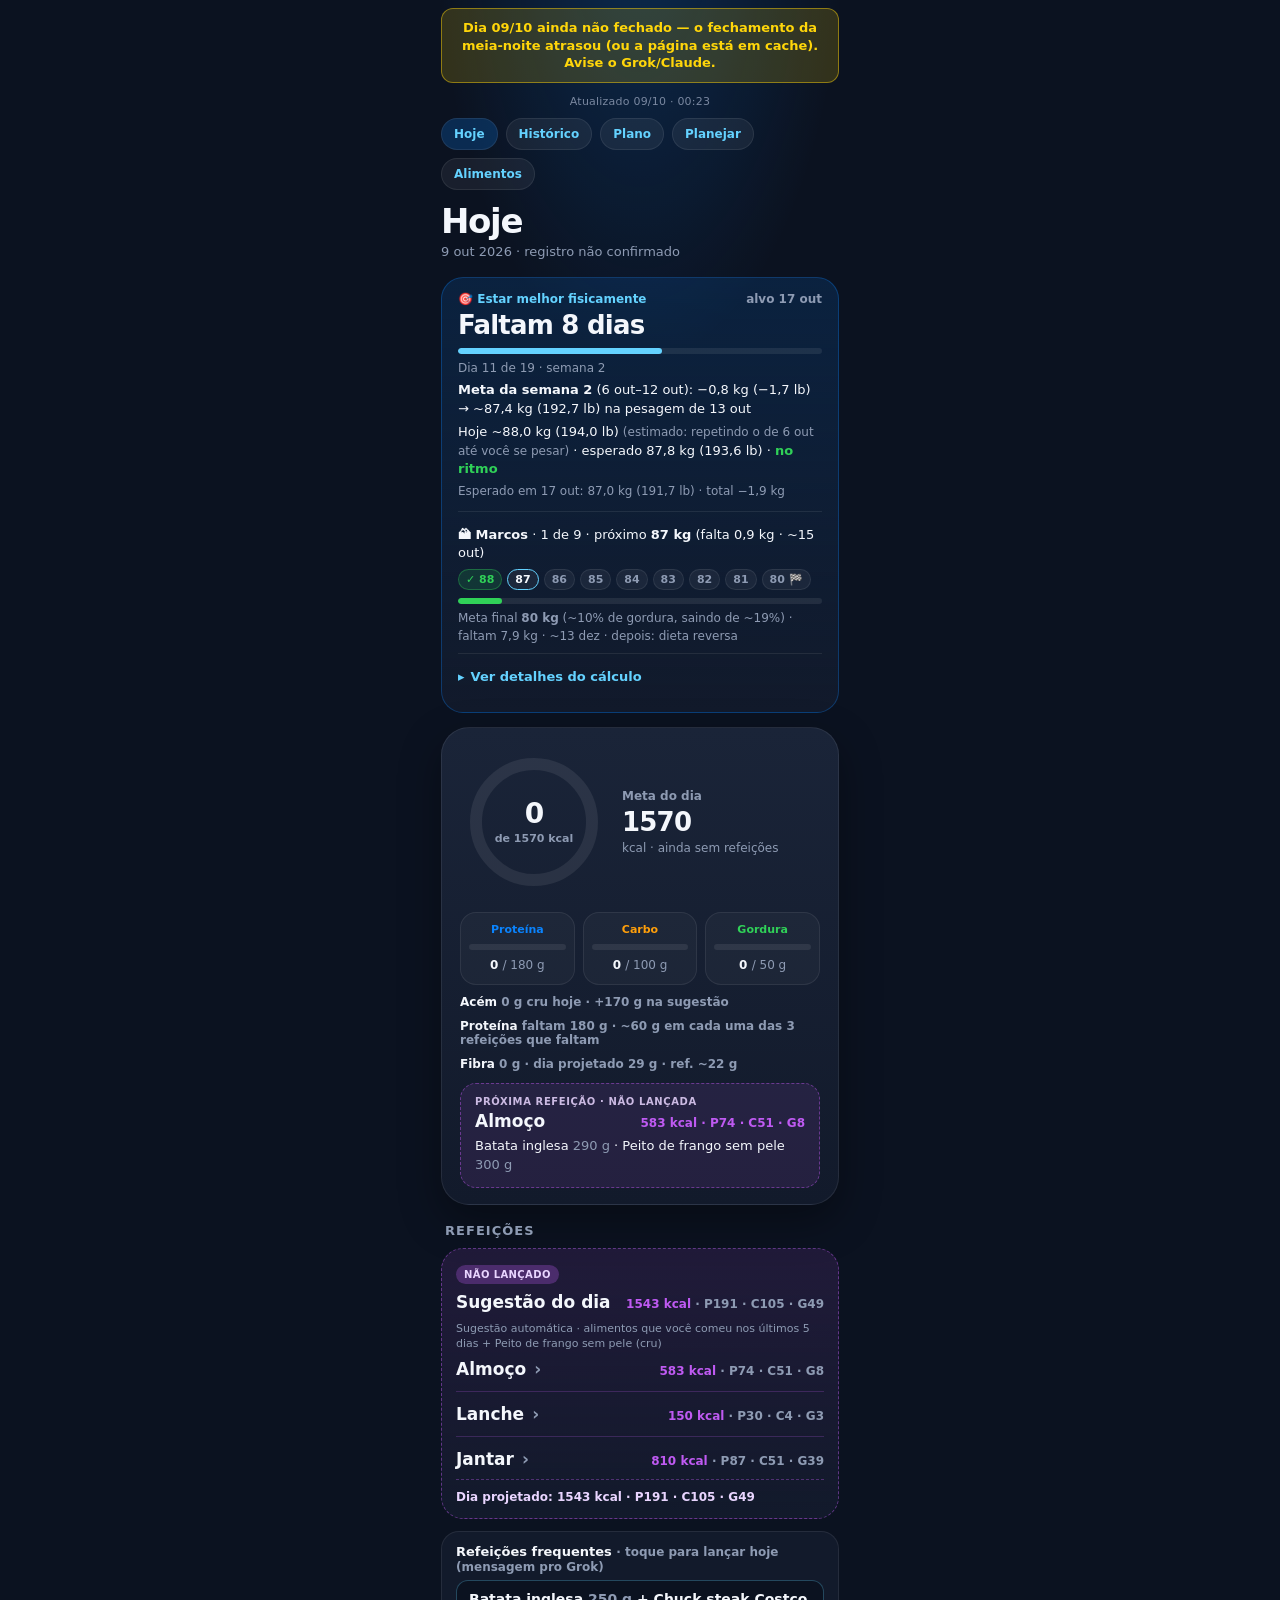
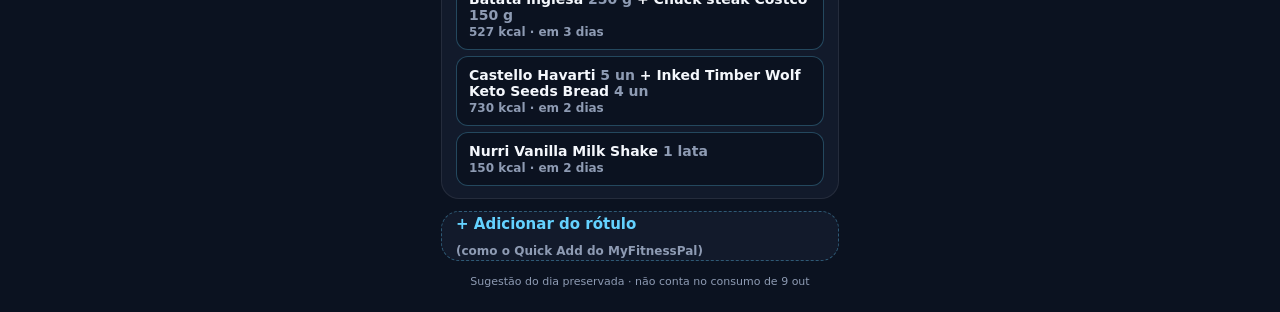
==== commit f74352b0: "fechar 08/10 (automático) Verificado sobre 3af81141d3460a0eb66f443a75a04115dcf5cc75 (validar + teste" ====
--- a/index.html
+++ b/index.html
@@ -17,14 +17,14 @@
 <link rel="icon" type="image/png" href="./icone-512.png" />
 <link rel="stylesheet" href="./estilo.css?v=37" />
 </head>
-<body data-dia="2026-10-08">
+<body data-dia="2026-10-09">
   <div class="phone">
     <div id="staleBanner" class="stale-banner" role="status"></div>
     <div class="stamp" id="updateStamp">Carregando…</div>
     <div class="nav">
       <a class="active" href="./">Hoje</a>
       <a href="./historico.html">Histórico</a>
-      <a href="./dia.html?d=2026-10-09">Plano</a>
+      <a href="./dia.html?d=2026-10-10">Plano</a>
       <a href="./planejar.html">Planejar</a>
       <a href="./alimentos.html">Alimentos</a>
     </div>
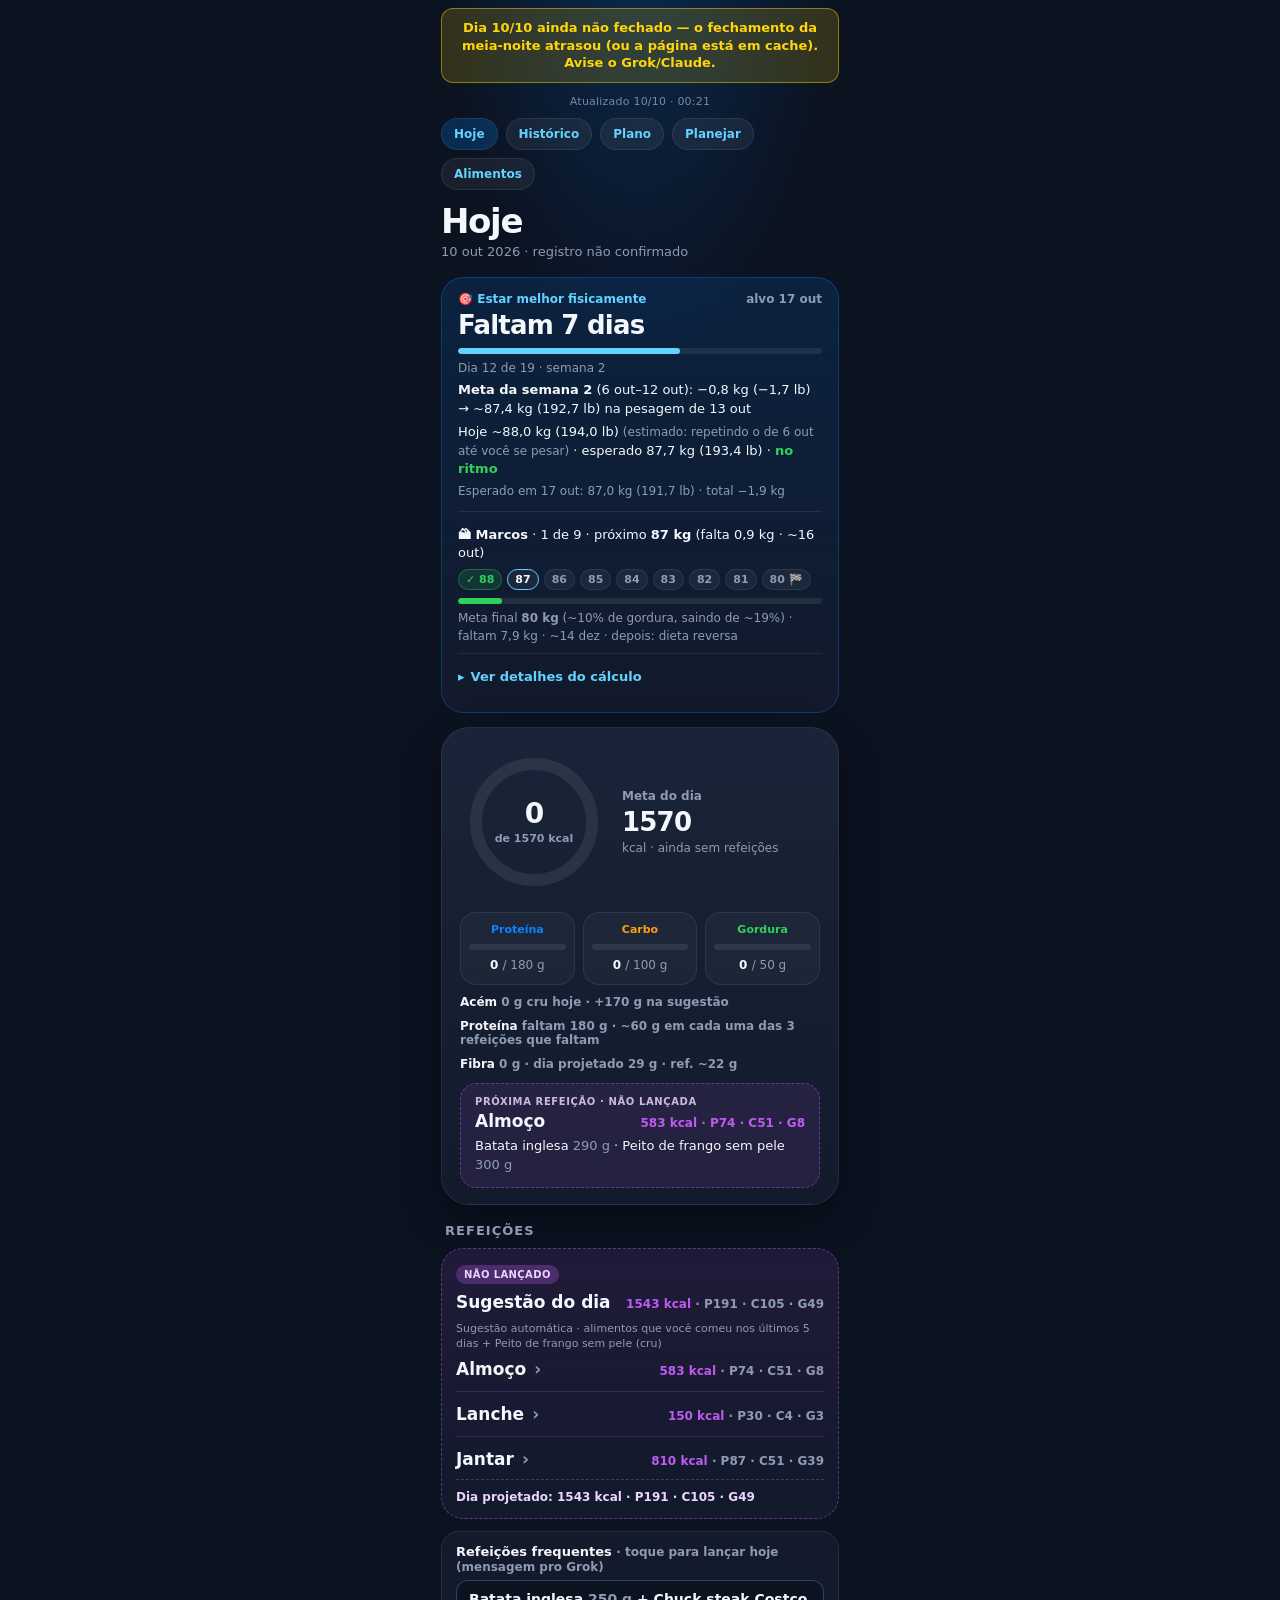
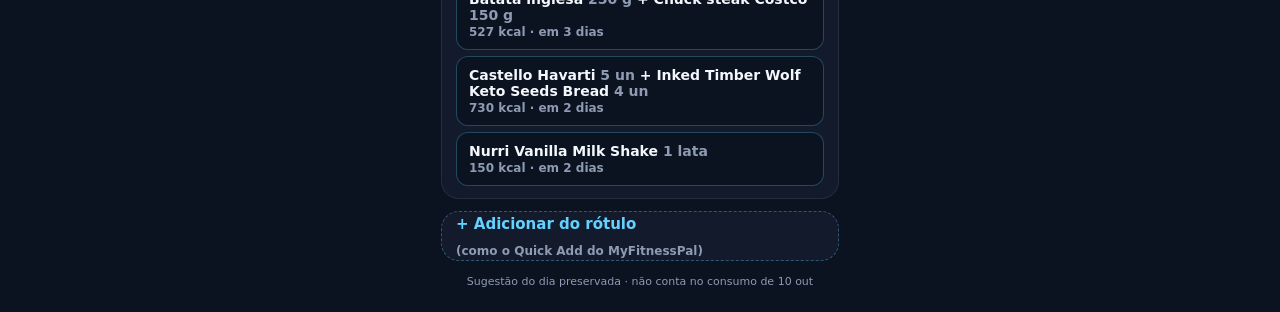
==== commit d11615bc: "fechar 09/10 (automático) Verificado sobre f74352b00e96458df8baf4ce4050acec61956c2f (validar + teste" ====
--- a/index.html
+++ b/index.html
@@ -17,14 +17,14 @@
 <link rel="icon" type="image/png" href="./icone-512.png" />
 <link rel="stylesheet" href="./estilo.css?v=37" />
 </head>
-<body data-dia="2026-10-09">
+<body data-dia="2026-10-10">
   <div class="phone">
     <div id="staleBanner" class="stale-banner" role="status"></div>
     <div class="stamp" id="updateStamp">Carregando…</div>
     <div class="nav">
       <a class="active" href="./">Hoje</a>
       <a href="./historico.html">Histórico</a>
-      <a href="./dia.html?d=2026-10-10">Plano</a>
+      <a href="./dia.html?d=2026-10-11">Plano</a>
       <a href="./planejar.html">Planejar</a>
       <a href="./alimentos.html">Alimentos</a>
     </div>
